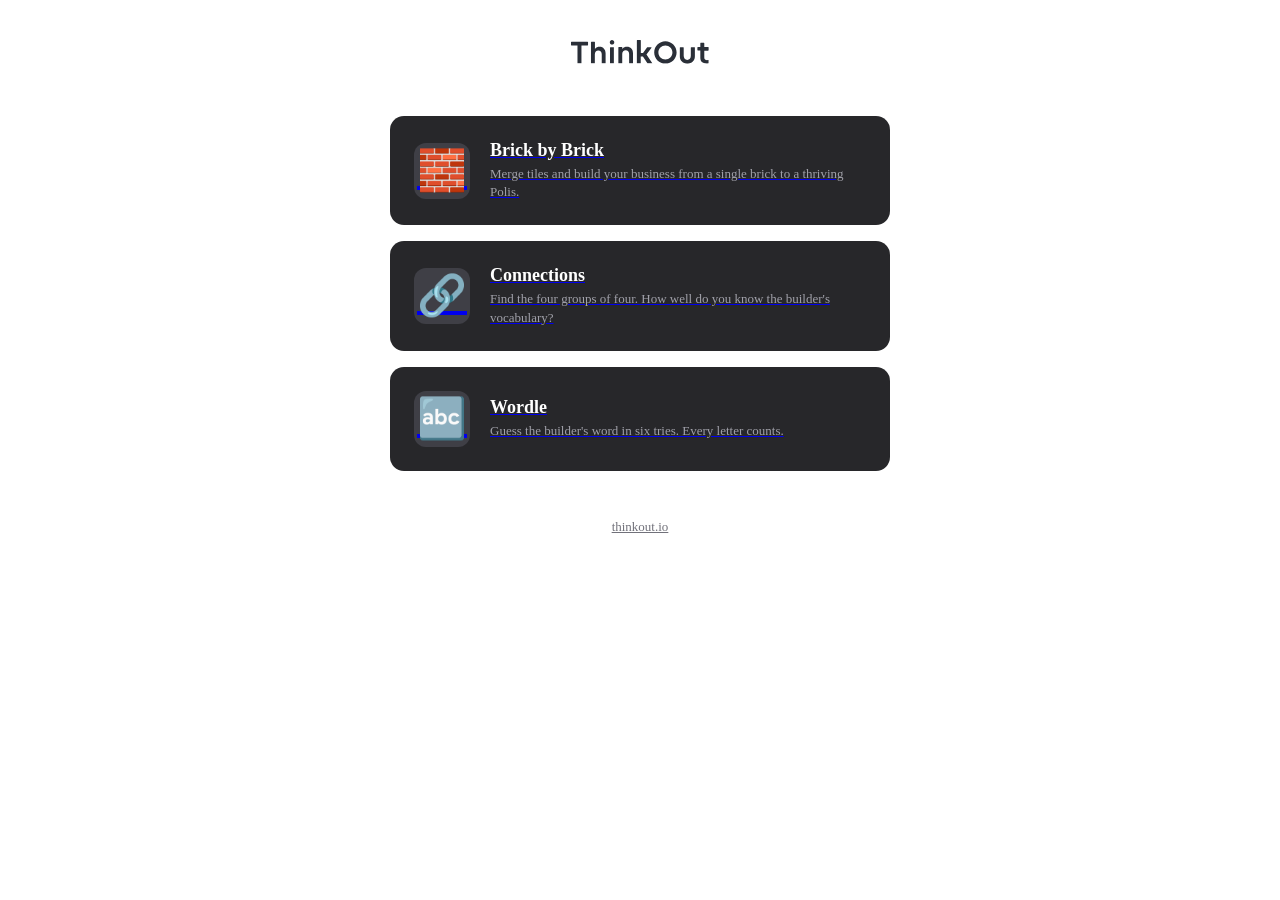
==== index.html @ 0f99f131 "Add Wordle game with ThinkOut-styled tiles Implement full Wordle game: 6 guesses, flip/shake/bounce " ====
<!doctype html>
<html lang="en">
  <head>
    <meta charset="UTF-8" />
    <meta name="viewport" content="width=device-width, initial-scale=1.0" />
    <title>ThinkOut · 10 Years of Building</title>
    <link
      rel="apple-touch-icon"
      sizes="180x180"
      href="public/favicon/apple-touch-icon.png"
    />
    <link
      rel="icon"
      type="image/png"
      sizes="32x32"
      href="public/favicon/favicon-light-32x32.png"
      media="(prefers-color-scheme: light)"
    />
    <link
      rel="icon"
      type="image/png"
      sizes="16x16"
      href="public/favicon/favicon-light-16x16.png"
      media="(prefers-color-scheme: light)"
    />
    <link
      rel="icon"
      type="image/png"
      sizes="32x32"
      href="public/favicon/favicon-dark-32x32.png"
      media="(prefers-color-scheme: dark)"
    />
    <link
      rel="icon"
      type="image/png"
      sizes="16x16"
      href="public/favicon/favicon-dark-16x16.png"
      media="(prefers-color-scheme: dark)"
    />
    <link rel="stylesheet" href="shared.css" />
    <style>
      body {
        display: flex;
        justify-content: center;
        align-items: center;
      }
      .home {
        width: 100%;
        max-width: 500px;
        padding: 32px 16px;
        text-align: center;
      }
      .home-logo {
        height: 24px;
        margin-bottom: 8px;
      }
      .home-tagline {
        font-size: 14px;
        color: #71717a;
        margin-bottom: 40px;
      }
      .games-grid {
        display: flex;
        flex-direction: column;
        gap: 16px;
      }
      .game-card {
        display: flex;
        align-items: center;
        gap: 20px;
        background: #27272a;
        border-radius: 14px;
        padding: 24px;
        text-align: left;
        transition:
          transform 200ms ease,
          box-shadow 200ms ease;
        cursor: pointer;
      }
      .game-card:hover {
        transform: translateY(-2px);
        box-shadow: 0 8px 24px rgba(0, 0, 0, 0.15);
      }
      .game-card.disabled {
        opacity: 0.4;
        pointer-events: none;
      }
      .game-icon {
        font-size: 40px;
        line-height: 1;
        flex-shrink: 0;
        width: 56px;
        height: 56px;
        display: flex;
        align-items: center;
        justify-content: center;
        background: #3f3f46;
        border-radius: 12px;
      }
      .game-info {
        flex: 1;
      }
      .game-name {
        font-size: 18px;
        font-weight: 700;
        color: #fff;
        margin-bottom: 4px;
      }
      .game-desc {
        font-size: 13px;
        color: #a1a1aa;
        line-height: 1.4;
      }
      .game-badge {
        font-size: 11px;
        font-weight: 600;
        color: #71717a;
        background: #3f3f46;
        padding: 4px 10px;
        border-radius: 20px;
        margin-top: 8px;
        display: inline-block;
      }
      .home-footer {
        margin-top: 48px;
        font-size: 13px;
        color: #a1a1aa;
      }
      .home-footer a {
        color: #71717a;
        text-decoration: underline;
        transition: color 200ms ease;
      }
      .home-footer a:hover {
        color: #27272a;
      }
    </style>
  </head>
  <body>
    <div class="home">
      <img src="public/logo.svg" alt="ThinkOut" class="home-logo" />
      <p class="home-tagline"></p>

      <div class="games-grid">
        <a href="/brick-by-brick/" class="game-card">
          <div class="game-icon">🧱</div>
          <div class="game-info">
            <div class="game-name">Brick by Brick</div>
            <div class="game-desc">
              Merge tiles and build your business from a single brick to a
              thriving Polis.
            </div>
          </div>
        </a>

        <a href="/connections/" class="game-card">
          <div class="game-icon">🔗</div>
          <div class="game-info">
            <div class="game-name">Connections</div>
            <div class="game-desc">
              Find the four groups of four. How well do you know the builder's
              vocabulary?
            </div>
          </div>
        </a>

        <a href="/wordle/" class="game-card">
          <div class="game-icon">🔤</div>
          <div class="game-info">
            <div class="game-name">Wordle</div>
            <div class="game-desc">
              Guess the builder's word in six tries. Every letter counts.
            </div>
          </div>
        </a>
      </div>

      <div class="home-footer">
        <a href="https://thinkout.io" target="_blank">thinkout.io</a>
      </div>
    </div>
  </body>
</html>
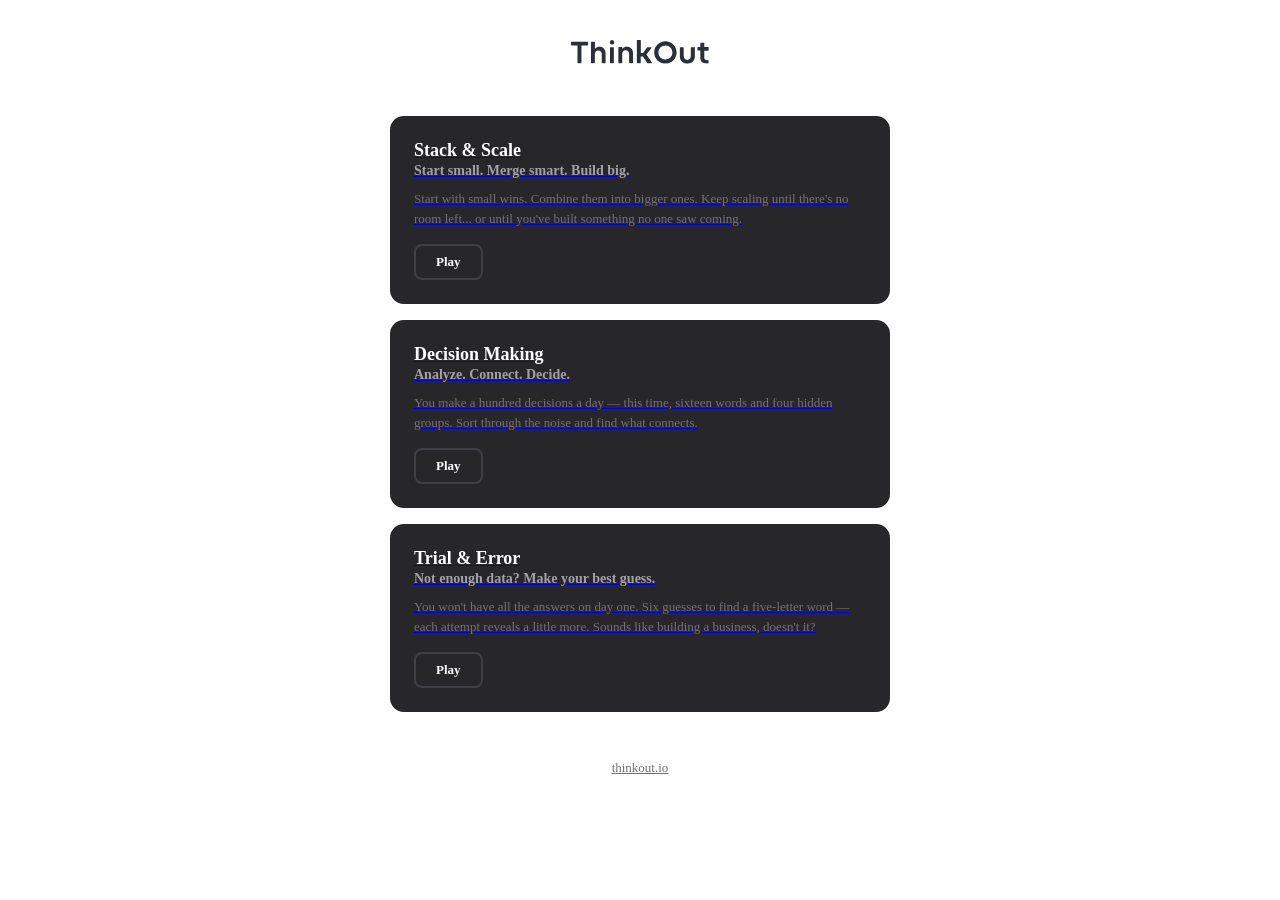
==== commit a9dccbd8: "Rebrand game cards with new names and descriptions Stack & Scale, Decision Making, Trial & Error — e" ====
--- a/index.html
+++ b/index.html
@@ -2,7 +2,7 @@
 <html lang="en">
   <head>
     <meta charset="UTF-8" />
-    <meta name="viewport" content="width=device-width, initial-scale=1.0" />
+    <meta name="viewport" content="width=device-width, initial-scale=1.0, user-scalable=no" />
     <title>ThinkOut · 10 Years of Building</title>
     <link
       rel="apple-touch-icon"
@@ -65,9 +65,7 @@
         gap: 16px;
       }
       .game-card {
-        display: flex;
-        align-items: center;
-        gap: 20px;
+        display: block;
         background: #27272a;
         border-radius: 14px;
         padding: 24px;
@@ -81,45 +79,36 @@
         transform: translateY(-2px);
         box-shadow: 0 8px 24px rgba(0, 0, 0, 0.15);
       }
-      .game-card.disabled {
-        opacity: 0.4;
-        pointer-events: none;
-      }
-      .game-icon {
-        font-size: 40px;
-        line-height: 1;
-        flex-shrink: 0;
-        width: 56px;
-        height: 56px;
-        display: flex;
-        align-items: center;
-        justify-content: center;
-        background: #3f3f46;
-        border-radius: 12px;
-      }
-      .game-info {
-        flex: 1;
-      }
       .game-name {
         font-size: 18px;
         font-weight: 700;
         color: #fff;
-        margin-bottom: 4px;
+        margin-bottom: 2px;
+      }
+      .game-subtitle {
+        font-size: 14px;
+        font-weight: 600;
+        color: #a1a1aa;
+        margin-bottom: 10px;
       }
       .game-desc {
         font-size: 13px;
-        color: #a1a1aa;
-        line-height: 1.4;
+        color: #71717a;
+        line-height: 1.5;
+        margin-bottom: 16px;
       }
-      .game-badge {
-        font-size: 11px;
+      .game-play {
+        display: inline-block;
+        font-size: 13px;
         font-weight: 600;
-        color: #71717a;
-        background: #3f3f46;
-        padding: 4px 10px;
-        border-radius: 20px;
-        margin-top: 8px;
-        display: inline-block;
+        color: #fff;
+        border: 2px solid #3f3f46;
+        border-radius: 8px;
+        padding: 8px 20px;
+        transition: border-color 200ms ease;
+      }
+      .game-card:hover .game-play {
+        border-color: #71717a;
       }
       .home-footer {
         margin-top: 48px;
@@ -143,35 +132,35 @@
 
       <div class="games-grid">
         <a href="/brick-by-brick/" class="game-card">
-          <div class="game-icon">🧱</div>
-          <div class="game-info">
-            <div class="game-name">Brick by Brick</div>
-            <div class="game-desc">
-              Merge tiles and build your business from a single brick to a
-              thriving Polis.
-            </div>
+          <div class="game-name">Stack & Scale</div>
+          <div class="game-subtitle">Start small. Merge smart. Build big.</div>
+          <div class="game-desc">
+            Start with small wins. Combine them into bigger ones. Keep scaling
+            until there's no room left... or until you've built something no one
+            saw coming.
           </div>
+          <span class="game-play">Play</span>
         </a>
 
         <a href="/connections/" class="game-card">
-          <div class="game-icon">🔗</div>
-          <div class="game-info">
-            <div class="game-name">Connections</div>
-            <div class="game-desc">
-              Find the four groups of four. How well do you know the builder's
-              vocabulary?
-            </div>
+          <div class="game-name">Decision Making</div>
+          <div class="game-subtitle">Analyze. Connect. Decide.</div>
+          <div class="game-desc">
+            You make a hundred decisions a day — this time, sixteen words and
+            four hidden groups. Sort through the noise and find what connects.
           </div>
+          <span class="game-play">Play</span>
         </a>
 
         <a href="/wordle/" class="game-card">
-          <div class="game-icon">🔤</div>
-          <div class="game-info">
-            <div class="game-name">Wordle</div>
-            <div class="game-desc">
-              Guess the builder's word in six tries. Every letter counts.
-            </div>
+          <div class="game-name">Trial & Error</div>
+          <div class="game-subtitle">Not enough data? Make your best guess.</div>
+          <div class="game-desc">
+            You won't have all the answers on day one. Six guesses to find a
+            five-letter word — each attempt reveals a little more. Sounds like
+            building a business, doesn't it?
           </div>
+          <span class="game-play">Play</span>
         </a>
       </div>
 
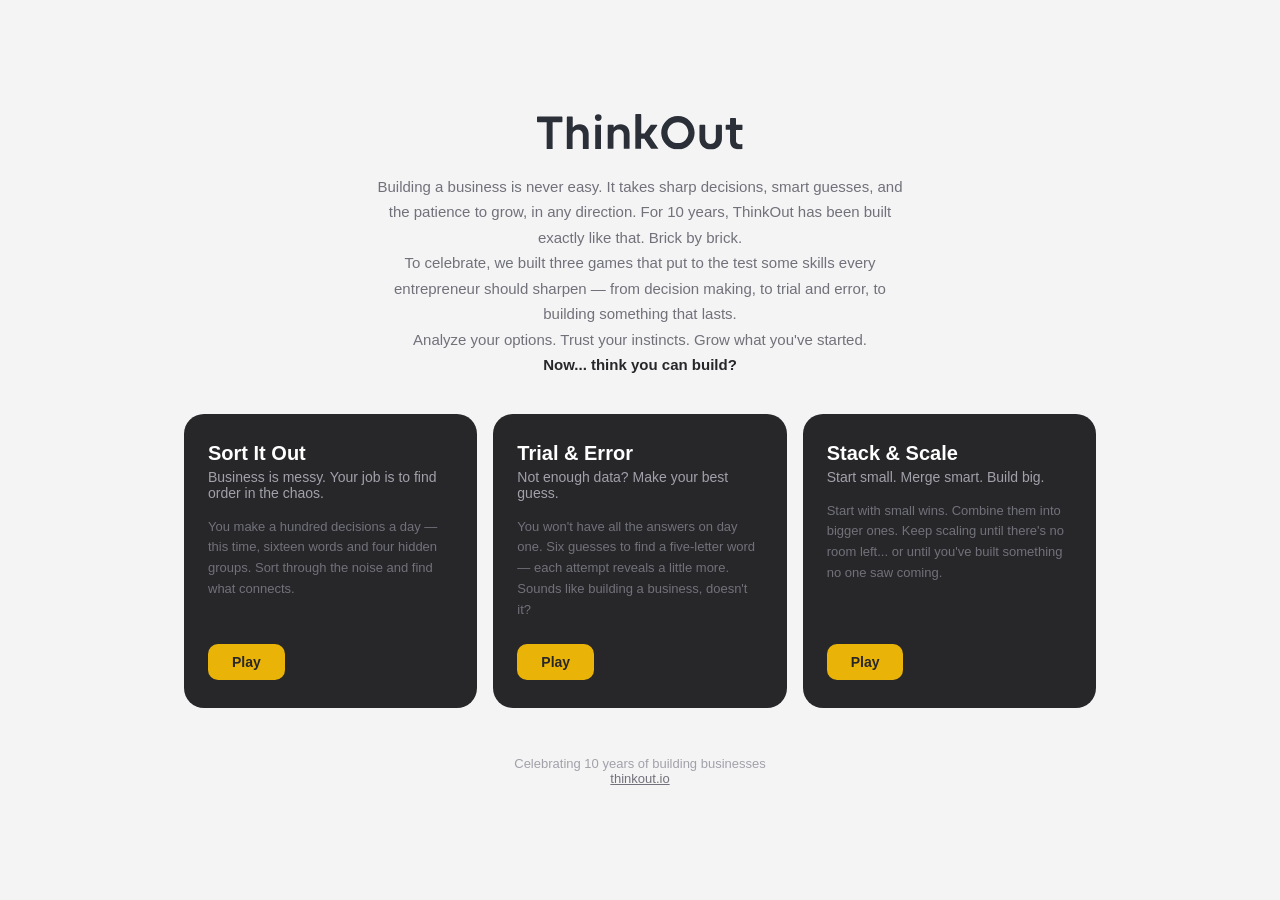
==== commit 44b2ae57: "Rebrand games, add instructions dialogs, redesign homepage - Rename folders: brick-by-brick → stack-" ====
--- a/index.html
+++ b/index.html
@@ -46,69 +46,81 @@
       }
       .home {
         width: 100%;
-        max-width: 500px;
-        padding: 32px 16px;
+        max-width: 960px;
+        padding: 32px 24px;
         text-align: center;
       }
       .home-logo {
-        height: 24px;
-        margin-bottom: 8px;
-      }
-      .home-tagline {
-        font-size: 14px;
+        height: 36px;
+        margin-bottom: 20px;
+      }
+      .home-title {
+        font-size: 28px;
+        font-weight: 700;
+        color: #27272a;
+        margin-bottom: 16px;
+        line-height: 1.3;
+      }
+      .home-body {
+        font-size: 15px;
         color: #71717a;
-        margin-bottom: 40px;
+        line-height: 1.7;
+        max-width: 540px;
+        margin: 0 auto 36px;
       }
       .games-grid {
+        display: grid;
+        grid-template-columns: repeat(3, 1fr);
+        gap: 16px;
+      }
+      .game-card {
         display: flex;
         flex-direction: column;
-        gap: 16px;
-      }
-      .game-card {
-        display: block;
         background: #27272a;
-        border-radius: 14px;
-        padding: 24px;
+        border-radius: 20px;
+        padding: 28px 24px;
         text-align: left;
-        transition:
-          transform 200ms ease,
-          box-shadow 200ms ease;
+        transition: background 200ms ease;
         cursor: pointer;
       }
       .game-card:hover {
-        transform: translateY(-2px);
-        box-shadow: 0 8px 24px rgba(0, 0, 0, 0.15);
+        background: #1c1c1e;
       }
       .game-name {
-        font-size: 18px;
+        font-size: 20px;
         font-weight: 700;
         color: #fff;
-        margin-bottom: 2px;
+        margin-bottom: 4px;
       }
       .game-subtitle {
         font-size: 14px;
-        font-weight: 600;
+        font-weight: 400;
         color: #a1a1aa;
-        margin-bottom: 10px;
+        margin-bottom: 16px;
       }
       .game-desc {
         font-size: 13px;
+        font-weight: 400;
         color: #71717a;
-        line-height: 1.5;
-        margin-bottom: 16px;
+        line-height: 1.6;
+        margin-bottom: 24px;
+        flex: 1;
       }
       .game-play {
         display: inline-block;
-        font-size: 13px;
+        font-family: inherit;
+        font-size: 14px;
         font-weight: 600;
-        color: #fff;
-        border: 2px solid #3f3f46;
-        border-radius: 8px;
-        padding: 8px 20px;
-        transition: border-color 200ms ease;
+        color: #27272a;
+        background: #eab308;
+        border: none;
+        border-radius: 10px;
+        padding: 10px 24px;
+        transition: background 200ms ease;
+        align-self: flex-start;
       }
       .game-card:hover .game-play {
-        border-color: #71717a;
+        background: #fde047;
       }
       .home-footer {
         margin-top: 48px;
@@ -122,16 +134,57 @@
       }
       .home-footer a:hover {
         color: #27272a;
+      }
+      @media (max-width: 680px) {
+        .games-grid {
+          grid-template-columns: 1fr;
+        }
+        .home-title {
+          font-size: 24px;
+        }
       }
     </style>
   </head>
   <body>
     <div class="home">
       <img src="public/logo.svg" alt="ThinkOut" class="home-logo" />
-      <p class="home-tagline"></p>
+      <p class="home-body">
+        Building a business is never easy. It takes sharp decisions, smart guesses,
+        and the patience to grow, in any direction. For 10 years, ThinkOut has been
+        built exactly like that. Brick by brick.
+        <br />
+        To celebrate, we built three games that put to the test some skills every
+        entrepreneur should sharpen — from decision making, to trial and error,
+        to building something that lasts.
+        <br />
+        Analyze your options. Trust your instincts. Grow what you've started.
+        <br />
+        <strong style="color:#27272a;">Now... think you can build?</strong>
+      </p>
 
       <div class="games-grid">
-        <a href="/brick-by-brick/" class="game-card">
+        <a href="/sort-it-out/" class="game-card">
+          <div class="game-name">Sort It Out</div>
+          <div class="game-subtitle">Business is messy. Your job is to find order in the chaos.</div>
+          <div class="game-desc">
+            You make a hundred decisions a day — this time, sixteen words and
+            four hidden groups. Sort through the noise and find what connects.
+          </div>
+          <span class="game-play">Play</span>
+        </a>
+
+        <a href="/trial-and-error/" class="game-card">
+          <div class="game-name">Trial & Error</div>
+          <div class="game-subtitle">Not enough data? Make your best guess.</div>
+          <div class="game-desc">
+            You won't have all the answers on day one. Six guesses to find a
+            five-letter word — each attempt reveals a little more. Sounds like
+            building a business, doesn't it?
+          </div>
+          <span class="game-play">Play</span>
+        </a>
+
+        <a href="/stack-and-scale/" class="game-card">
           <div class="game-name">Stack & Scale</div>
           <div class="game-subtitle">Start small. Merge smart. Build big.</div>
           <div class="game-desc">
@@ -141,30 +194,10 @@
           </div>
           <span class="game-play">Play</span>
         </a>
-
-        <a href="/connections/" class="game-card">
-          <div class="game-name">Decision Making</div>
-          <div class="game-subtitle">Analyze. Connect. Decide.</div>
-          <div class="game-desc">
-            You make a hundred decisions a day — this time, sixteen words and
-            four hidden groups. Sort through the noise and find what connects.
-          </div>
-          <span class="game-play">Play</span>
-        </a>
-
-        <a href="/wordle/" class="game-card">
-          <div class="game-name">Trial & Error</div>
-          <div class="game-subtitle">Not enough data? Make your best guess.</div>
-          <div class="game-desc">
-            You won't have all the answers on day one. Six guesses to find a
-            five-letter word — each attempt reveals a little more. Sounds like
-            building a business, doesn't it?
-          </div>
-          <span class="game-play">Play</span>
-        </a>
       </div>
 
       <div class="home-footer">
+        Celebrating 10 years of building businesses<br />
         <a href="https://thinkout.io" target="_blank">thinkout.io</a>
       </div>
     </div>
--- a/shared.css
+++ b/shared.css
@@ -0,0 +1,202 @@
+@font-face {
+  font-family: "Lota Grotesque";
+  src: url("/public/fonts/LotaGrotesque-Regular.woff2") format("woff2");
+  font-weight: 400;
+  font-style: normal;
+  font-display: swap;
+}
+@font-face {
+  font-family: "Lota Grotesque";
+  src: url("/public/fonts/LotaGrotesque-SemiBold.woff2") format("woff2");
+  font-weight: 600;
+  font-style: normal;
+  font-display: swap;
+}
+@font-face {
+  font-family: "Lota Grotesque";
+  src: url("/public/fonts/LotaGrotesque-Bold.woff2") format("woff2");
+  font-weight: 700;
+  font-style: normal;
+  font-display: swap;
+}
+
+* {
+  margin: 0;
+  padding: 0;
+  box-sizing: border-box;
+  -webkit-tap-highlight-color: transparent;
+}
+
+html {
+  font-size: 16px;
+  overscroll-behavior: none;
+}
+
+body {
+  font-family:
+    "Lota Grotesque",
+    -apple-system,
+    BlinkMacSystemFont,
+    "Segoe UI",
+    sans-serif;
+  background: #f4f4f5;
+  color: #27272a;
+  min-height: 100dvh;
+  display: flex;
+  justify-content: center;
+  overscroll-behavior: none;
+}
+
+a {
+  color: inherit;
+  text-decoration: none;
+}
+
+/* ── Shared layout ───────────────────── */
+#app {
+  width: 100%;
+  max-width: 500px;
+  padding: 16px;
+}
+
+/* ── Shared header ───────────────────── */
+#header {
+  display: flex;
+  justify-content: space-between;
+  align-items: flex-start;
+  margin-bottom: 12px;
+}
+.header-left {
+  display: flex;
+  flex-direction: column;
+  gap: 0;
+}
+.logo-row {
+  display: flex;
+  align-items: center;
+  gap: 12px;
+}
+.logo {
+  height: 20px;
+}
+.tagline {
+  font-size: 14px;
+  color: #71717a;
+  margin-top: 0;
+}
+
+/* ── Shared buttons ──────────────────── */
+.btn {
+  font-family: inherit;
+  background: #27272a;
+  color: #fff;
+  border: none;
+  border-radius: 8px;
+  padding: 12px 24px;
+  font-size: 15px;
+  font-weight: 600;
+  cursor: pointer;
+  white-space: nowrap;
+  transition: background 200ms ease;
+}
+.btn:hover {
+  background: #3f3f46;
+}
+.btn-outline {
+  background: transparent;
+  color: #27272a;
+  border: 2px solid #3f3f46;
+}
+.btn-outline:hover {
+  background: #e4e4e7;
+}
+.btn:disabled {
+  opacity: 0.35;
+  cursor: not-allowed;
+}
+
+/* ── Shared hint ─────────────────────── */
+.hint {
+  text-align: center;
+  color: #a1a1aa;
+  font-size: 14px;
+  margin-top: 12px;
+}
+
+/* ── Onboarding / Instructions Dialog ── */
+.onboarding-backdrop {
+  position: fixed;
+  inset: 0;
+  z-index: 100;
+  display: flex;
+  align-items: center;
+  justify-content: center;
+  background: rgba(0, 0, 0, 0.6);
+  backdrop-filter: blur(6px);
+  opacity: 1;
+  transition: opacity 300ms ease;
+}
+.onboarding-backdrop.hidden { opacity: 0; pointer-events: none; }
+.onboarding-dialog {
+  background: #27272a;
+  border-radius: 16px;
+  padding: 32px 28px 24px;
+  max-width: 400px;
+  width: calc(100% - 32px);
+  color: #fff;
+  box-shadow: 0 20px 60px rgba(0, 0, 0, 0.4);
+}
+.onboarding-slides { position: relative; }
+.onboarding-slide {
+  display: none;
+  flex-direction: column;
+  align-items: center;
+  text-align: center;
+  gap: 12px;
+  animation: slideFadeIn 300ms ease;
+}
+.onboarding-slide.active { display: flex; }
+@keyframes slideFadeIn {
+  from { opacity: 0; transform: translateY(8px); }
+  to { opacity: 1; transform: translateY(0); }
+}
+.onboarding-hero-img { height: 64px; object-fit: contain; margin-bottom: 4px; }
+.onboarding-slide h2 { font-size: 20px; font-weight: 700; line-height: 1.3; margin: 0; }
+.onboarding-slide p { font-size: 14px; color: #a1a1aa; line-height: 1.6; margin: 0; }
+.onboarding-footer { display: flex; align-items: center; justify-content: space-between; margin-top: 24px; }
+.onboarding-dots { display: flex; gap: 8px; }
+.dot { width: 8px; height: 8px; border-radius: 50%; background: #52525b; transition: background 200ms ease; cursor: pointer; }
+.dot.active { background: #fbc73c; }
+.btn-instructions {
+  font-family: inherit;
+  background: transparent;
+  color: #71717a;
+  border: 2px solid #d4d4d8;
+  border-radius: 8px;
+  padding: 8px 16px;
+  font-size: 13px;
+  font-weight: 600;
+  cursor: pointer;
+  white-space: nowrap;
+  transition: color 200ms ease, border-color 200ms ease;
+}
+.btn-instructions:hover {
+  color: #27272a;
+  border-color: #27272a;
+}
+.btn-onboarding {
+  font-family: inherit;
+  background: #3f3f46;
+  color: #fff;
+  border: none;
+  border-radius: 8px;
+  padding: 12px 24px;
+  font-size: 15px;
+  font-weight: 600;
+  cursor: pointer;
+  white-space: nowrap;
+  transition: background 200ms ease;
+}
+.btn-onboarding:hover {
+  background: #52525b;
+}
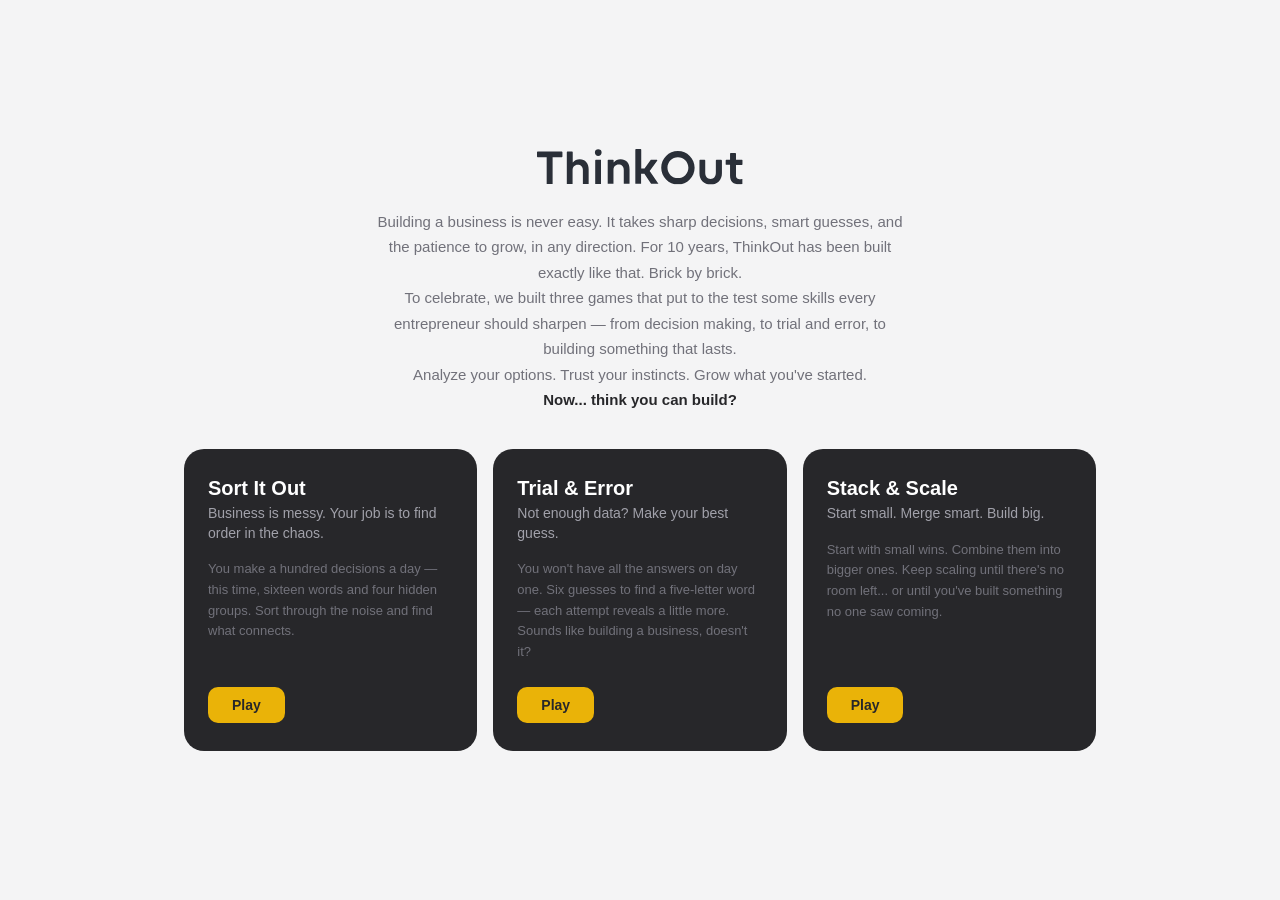
==== commit 6b545e51: "Unify result overlays across all games, responsive buttons, cleanup CSS Co-Authored-By: Claude Opus " ====
--- a/index.html
+++ b/index.html
@@ -3,7 +3,10 @@
   <head>
     <meta charset="UTF-8" />
     <meta name="viewport" content="width=device-width, initial-scale=1.0, user-scalable=no" />
-    <title>ThinkOut · 10 Years of Building</title>
+    <title>ThinkOut · Brick by brick</title>
+    <link rel="preload" href="public/fonts/LotaGrotesque-Regular.woff2" as="font" type="font/woff2" crossorigin />
+    <link rel="preload" href="public/fonts/LotaGrotesque-SemiBold.woff2" as="font" type="font/woff2" crossorigin />
+    <link rel="preload" href="public/fonts/LotaGrotesque-Bold.woff2" as="font" type="font/woff2" crossorigin />
     <link
       rel="apple-touch-icon"
       sizes="180x180"
@@ -92,7 +95,7 @@
         color: #fff;
         margin-bottom: 4px;
       }
-      .game-subtitle {
+      .game-card .game-subtitle {
         font-size: 14px;
         font-weight: 400;
         color: #a1a1aa;
@@ -121,19 +124,6 @@
       }
       .game-card:hover .game-play {
         background: #fde047;
-      }
-      .home-footer {
-        margin-top: 48px;
-        font-size: 13px;
-        color: #a1a1aa;
-      }
-      .home-footer a {
-        color: #71717a;
-        text-decoration: underline;
-        transition: color 200ms ease;
-      }
-      .home-footer a:hover {
-        color: #27272a;
       }
       @media (max-width: 680px) {
         .games-grid {
@@ -195,11 +185,6 @@
           <span class="game-play">Play</span>
         </a>
       </div>
-
-      <div class="home-footer">
-        Celebrating 10 years of building businesses<br />
-        <a href="https://thinkout.io" target="_blank">thinkout.io</a>
-      </div>
     </div>
   </body>
 </html>
--- a/shared.css
+++ b/shared.css
@@ -62,14 +62,46 @@
 /* ── Shared header ───────────────────── */
 #header {
   display: flex;
+  flex-direction: column;
+  gap: 16px;
+  margin-bottom: 24px;
+}
+.header-nav {
+  display: flex;
   justify-content: space-between;
-  align-items: flex-start;
-  margin-bottom: 12px;
-}
-.header-left {
+  align-items: center;
+}
+.header-back {
+  display: flex;
+  align-items: center;
+  gap: 6px;
+  font-size: 14px;
+  font-weight: 600;
+  color: #71717a;
+  text-decoration: none;
+  transition: color 200ms ease;
+}
+.header-back:hover {
+  color: #27272a;
+}
+.header-back svg {
+  width: 16px;
+  height: 16px;
+}
+.header-title-row {
   display: flex;
   flex-direction: column;
-  gap: 0;
+  gap: 2px;
+}
+.game-title {
+  font-size: 24px;
+  font-weight: 700;
+  line-height: 1.2;
+}
+.game-subtitle {
+  font-size: 14px;
+  color: #71717a;
+  line-height: 1.4;
 }
 .logo-row {
   display: flex;
@@ -78,11 +110,6 @@
 }
 .logo {
   height: 20px;
-}
-.tagline {
-  font-size: 14px;
-  color: #71717a;
-  margin-top: 0;
 }
 
 /* ── Shared buttons ──────────────────── */
@@ -170,19 +197,18 @@
 .btn-instructions {
   font-family: inherit;
   background: transparent;
-  color: #71717a;
-  border: 2px solid #d4d4d8;
+  color: #27272a;
+  border: 2px solid #3f3f46;
   border-radius: 8px;
   padding: 8px 16px;
   font-size: 13px;
   font-weight: 600;
   cursor: pointer;
   white-space: nowrap;
-  transition: color 200ms ease, border-color 200ms ease;
+  transition: background 200ms ease;
 }
 .btn-instructions:hover {
-  color: #27272a;
-  border-color: #27272a;
+  background: #e4e4e7;
 }
 .btn-onboarding {
   font-family: inherit;
@@ -200,3 +226,42 @@
 .btn-onboarding:hover {
   background: #52525b;
 }
+
+/* ── Result overlay ─────────────────── */
+.result-overlay {
+  position: fixed;
+  inset: 0;
+  z-index: 100;
+  display: flex;
+  align-items: center;
+  justify-content: center;
+  background: rgba(244, 244, 245, 0.9);
+  backdrop-filter: blur(6px);
+  opacity: 1;
+  transition: opacity 300ms ease;
+}
+.result-overlay.hidden {
+  opacity: 0;
+  pointer-events: none;
+}
+.result-content {
+  text-align: center;
+  max-width: 400px;
+  width: calc(100% - 32px);
+}
+.result-content h2 {
+  font-size: 32px;
+  margin-bottom: 8px;
+}
+.result-msg {
+  font-size: 15px;
+  color: #71717a;
+  margin-bottom: 24px;
+  line-height: 1.4;
+}
+.result-buttons {
+  display: flex;
+  gap: 12px;
+  justify-content: center;
+  flex-wrap: wrap;
+}
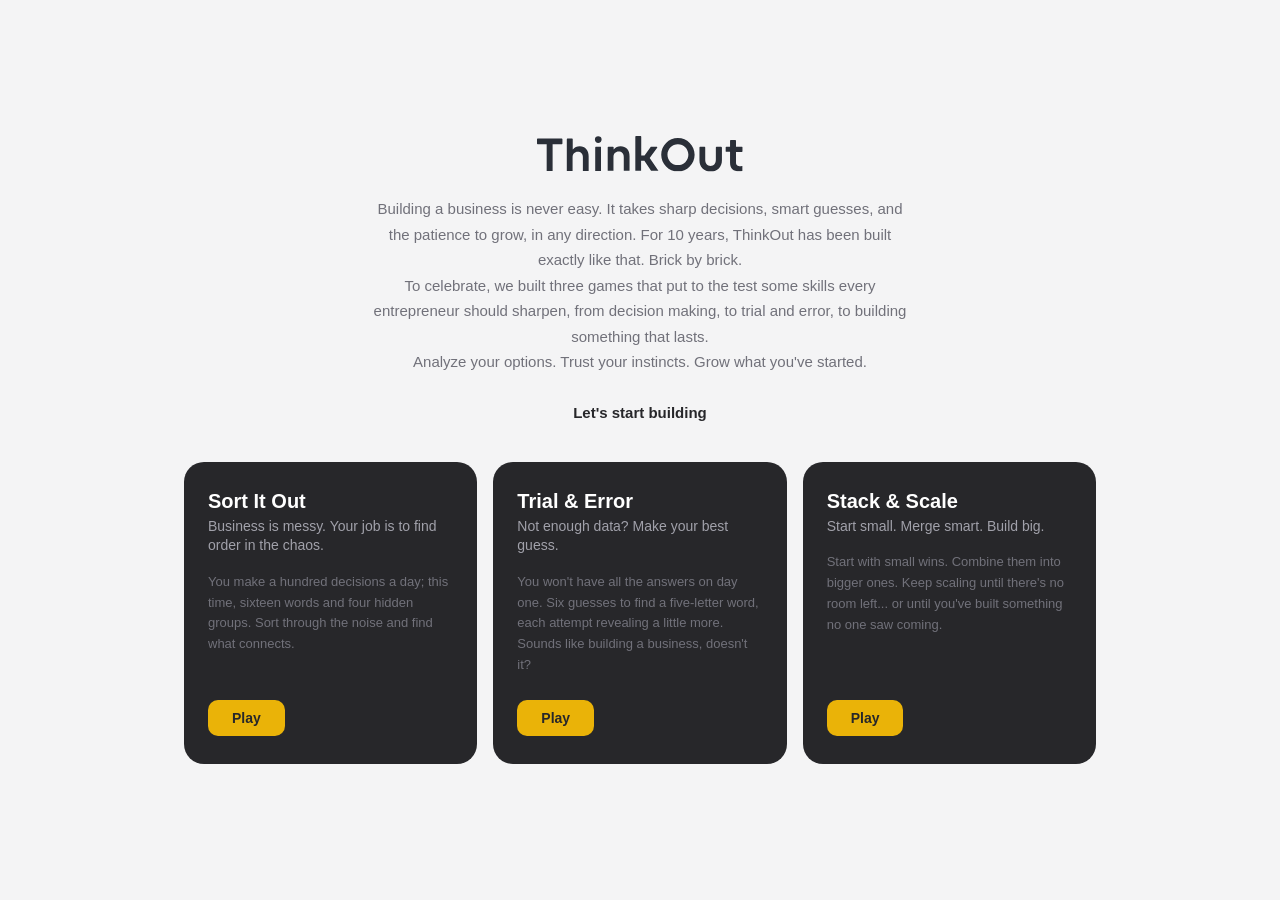
==== commit ff9df695: "Update meta description copy" ====
--- a/index.html
+++ b/index.html
@@ -2,11 +2,61 @@
 <html lang="en">
   <head>
     <meta charset="UTF-8" />
-    <meta name="viewport" content="width=device-width, initial-scale=1.0, user-scalable=no" />
+    <meta
+      name="viewport"
+      content="width=device-width, initial-scale=1.0, maximum-scale=1.0, user-scalable=no"
+    />
     <title>ThinkOut · Brick by brick</title>
-    <link rel="preload" href="public/fonts/LotaGrotesque-Regular.woff2" as="font" type="font/woff2" crossorigin />
-    <link rel="preload" href="public/fonts/LotaGrotesque-SemiBold.woff2" as="font" type="font/woff2" crossorigin />
-    <link rel="preload" href="public/fonts/LotaGrotesque-Bold.woff2" as="font" type="font/woff2" crossorigin />
+    <meta
+      name="description"
+      content="Three games celebrating 10 years of ThinkOut. Sharp decisions, smart guesses, and the patience to grow. Brick by brick."
+    />
+    <meta
+      name="keywords"
+      content="ThinkOut, games, business, anniversary, brick by brick, word games, puzzle"
+    />
+    <meta property="og:title" content="ThinkOut · Brick by brick" />
+    <meta
+      property="og:description"
+      content="Three games celebrating 10 years of ThinkOut. Sharp decisions, smart guesses, and the patience to grow. Brick by brick."
+    />
+    <meta property="og:type" content="website" />
+    <meta property="og:url" content="https://thinkout-games.vercel.app/" />
+    <meta
+      property="og:image"
+      content="https://thinkout-games.vercel.app/public/thinkout_games_share.png"
+    />
+    <meta name="twitter:card" content="summary_large_image" />
+    <meta
+      name="twitter:image"
+      content="https://thinkout-games.vercel.app/public/thinkout_games_share.png"
+    />
+    <meta name="twitter:title" content="ThinkOut · Brick by brick" />
+    <meta
+      name="twitter:description"
+      content="Three games celebrating 10 years of ThinkOut. Sharp decisions, smart guesses, and the patience to grow — brick by brick."
+    />
+    <link
+      rel="preload"
+      href="public/fonts/LotaGrotesque-Regular.woff2"
+      as="font"
+      type="font/woff2"
+      crossorigin
+    />
+    <link
+      rel="preload"
+      href="public/fonts/LotaGrotesque-SemiBold.woff2"
+      as="font"
+      type="font/woff2"
+      crossorigin
+    />
+    <link
+      rel="preload"
+      href="public/fonts/LotaGrotesque-Bold.woff2"
+      as="font"
+      type="font/woff2"
+      crossorigin
+    />
     <link
       rel="apple-touch-icon"
       sizes="180x180"
@@ -85,9 +135,6 @@
         text-align: left;
         transition: background 200ms ease;
         cursor: pointer;
-      }
-      .game-card:hover {
-        background: #1c1c1e;
       }
       .game-name {
         font-size: 20px;
@@ -122,8 +169,13 @@
         transition: background 200ms ease;
         align-self: flex-start;
       }
-      .game-card:hover .game-play {
-        background: #fde047;
+      @media (hover: hover) {
+        .game-card:hover {
+          background: #1c1c1e;
+        }
+        .game-card:hover .game-play {
+          background: #fde047;
+        }
       }
       @media (max-width: 680px) {
         .games-grid {
@@ -139,25 +191,27 @@
     <div class="home">
       <img src="public/logo.svg" alt="ThinkOut" class="home-logo" />
       <p class="home-body">
-        Building a business is never easy. It takes sharp decisions, smart guesses,
-        and the patience to grow, in any direction. For 10 years, ThinkOut has been
-        built exactly like that. Brick by brick.
+        Building a business is never easy. It takes sharp decisions, smart
+        guesses, and the patience to grow, in any direction. For 10 years,
+        ThinkOut has been built exactly like that. Brick by brick.
         <br />
-        To celebrate, we built three games that put to the test some skills every
-        entrepreneur should sharpen — from decision making, to trial and error,
-        to building something that lasts.
+        To celebrate, we built three games that put to the test some skills
+        every entrepreneur should sharpen, from decision making, to trial and
+        error, to building something that lasts.
         <br />
         Analyze your options. Trust your instincts. Grow what you've started.
-        <br />
-        <strong style="color:#27272a;">Now... think you can build?</strong>
+        <br /><br />
+        <strong style="color: #27272a">Let's start building</strong>
       </p>
 
       <div class="games-grid">
         <a href="/sort-it-out/" class="game-card">
           <div class="game-name">Sort It Out</div>
-          <div class="game-subtitle">Business is messy. Your job is to find order in the chaos.</div>
+          <div class="game-subtitle">
+            Business is messy. Your job is to find order in the chaos.
+          </div>
           <div class="game-desc">
-            You make a hundred decisions a day — this time, sixteen words and
+            You make a hundred decisions a day; this time, sixteen words and
             four hidden groups. Sort through the noise and find what connects.
           </div>
           <span class="game-play">Play</span>
@@ -165,10 +219,12 @@
 
         <a href="/trial-and-error/" class="game-card">
           <div class="game-name">Trial & Error</div>
-          <div class="game-subtitle">Not enough data? Make your best guess.</div>
+          <div class="game-subtitle">
+            Not enough data? Make your best guess.
+          </div>
           <div class="game-desc">
             You won't have all the answers on day one. Six guesses to find a
-            five-letter word — each attempt reveals a little more. Sounds like
+            five-letter word, each attempt revealing a little more. Sounds like
             building a business, doesn't it?
           </div>
           <span class="game-play">Play</span>
--- a/shared.css
+++ b/shared.css
@@ -25,6 +25,7 @@
   padding: 0;
   box-sizing: border-box;
   -webkit-tap-highlight-color: transparent;
+  touch-action: manipulation;
 }
 
 html {
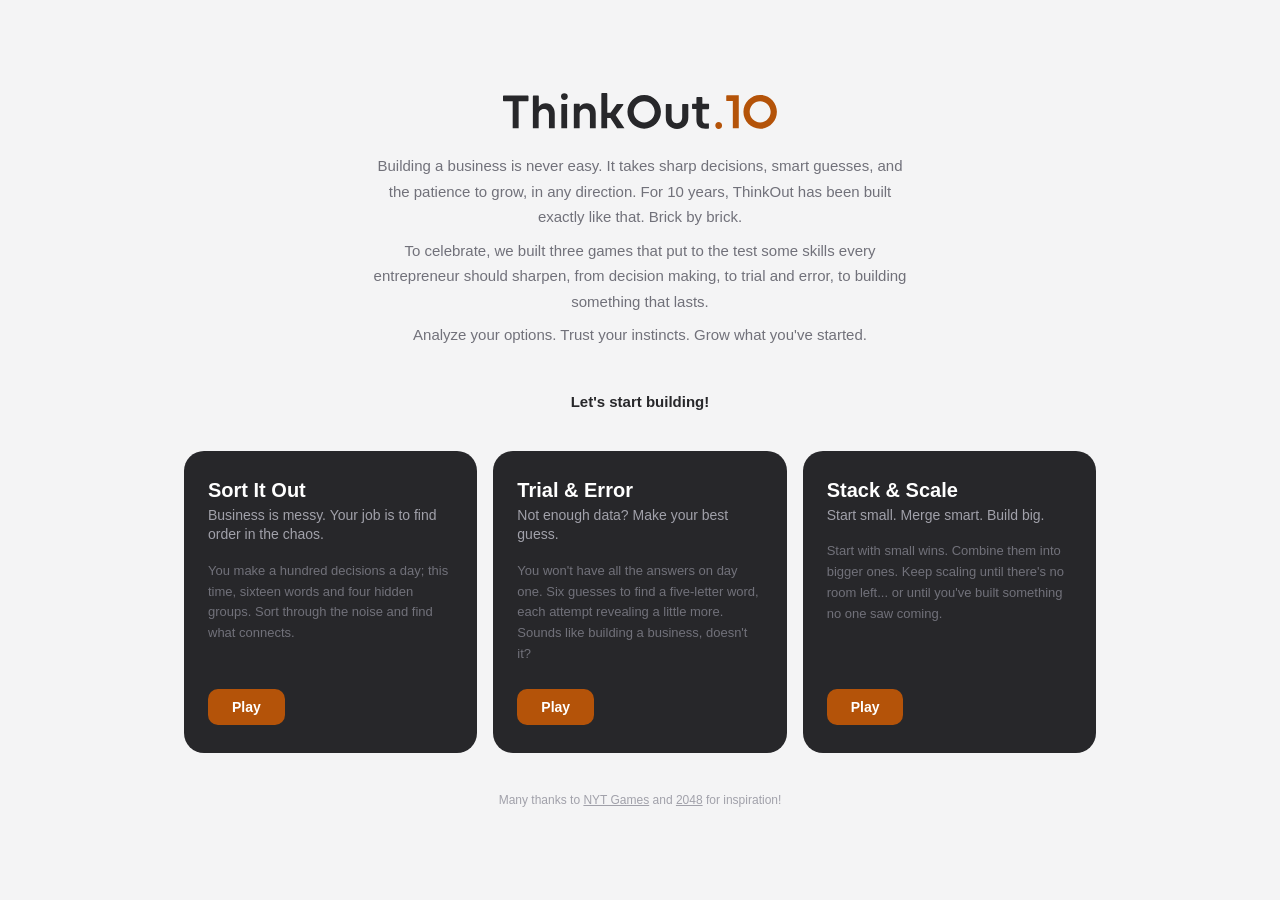
==== commit 2ae6c11b: "Add 2048 credit to footer" ====
--- a/index.html
+++ b/index.html
@@ -117,6 +117,9 @@
       .home-body {
         font-size: 15px;
         color: #71717a;
+        display: flex;
+        flex-direction: column;
+        gap: 8px;
         line-height: 1.7;
         max-width: 540px;
         margin: 0 auto 36px;
@@ -162,7 +165,8 @@
         font-size: 14px;
         font-weight: 600;
         color: #27272a;
-        background: #eab308;
+        background: #B45309;
+        color: #fff;
         border: none;
         border-radius: 10px;
         padding: 10px 24px;
@@ -174,7 +178,7 @@
           background: #1c1c1e;
         }
         .game-card:hover .game-play {
-          background: #fde047;
+          background: #92400e;
         }
       }
       @media (max-width: 680px) {
@@ -189,20 +193,24 @@
   </head>
   <body>
     <div class="home">
-      <img src="public/logo.svg" alt="ThinkOut" class="home-logo" />
-      <p class="home-body">
-        Building a business is never easy. It takes sharp decisions, smart
-        guesses, and the patience to grow, in any direction. For 10 years,
-        ThinkOut has been built exactly like that. Brick by brick.
+      <img src="public/thinkout-10.svg" alt="ThinkOut" class="home-logo" />
+      <div class="home-body">
+        <p>
+          Building a business is never easy. It takes sharp decisions, smart
+          guesses, and the patience to grow, in any direction. For 10 years,
+          ThinkOut has been built exactly like that. Brick by brick.
+        </p>
+        <p>
+          To celebrate, we built three games that put to the test some skills
+          every entrepreneur should sharpen, from decision making, to trial and
+          error, to building something that lasts.
+        </p>
+        <p>
+          Analyze your options. Trust your instincts. Grow what you've started.
+        </p>
         <br />
-        To celebrate, we built three games that put to the test some skills
-        every entrepreneur should sharpen, from decision making, to trial and
-        error, to building something that lasts.
-        <br />
-        Analyze your options. Trust your instincts. Grow what you've started.
-        <br /><br />
-        <strong style="color: #27272a">Let's start building</strong>
-      </p>
+        <p><strong style="color: #27272a">Let's start building!</strong></p>
+      </div>
 
       <div class="games-grid">
         <a href="/sort-it-out/" class="game-card">
@@ -241,6 +249,10 @@
           <span class="game-play">Play</span>
         </a>
       </div>
+
+      <footer style="margin-top: 40px; font-size: 12px; color: #a1a1aa;">
+        Many thanks to <a href="https://www.nytco.com/games/" target="_blank" rel="noopener" style="color: #a1a1aa; text-decoration: underline;">NYT Games</a> and <a href="https://play2048.co/" target="_blank" rel="noopener" style="color: #a1a1aa; text-decoration: underline;">2048</a> for inspiration!
+      </footer>
     </div>
   </body>
 </html>
